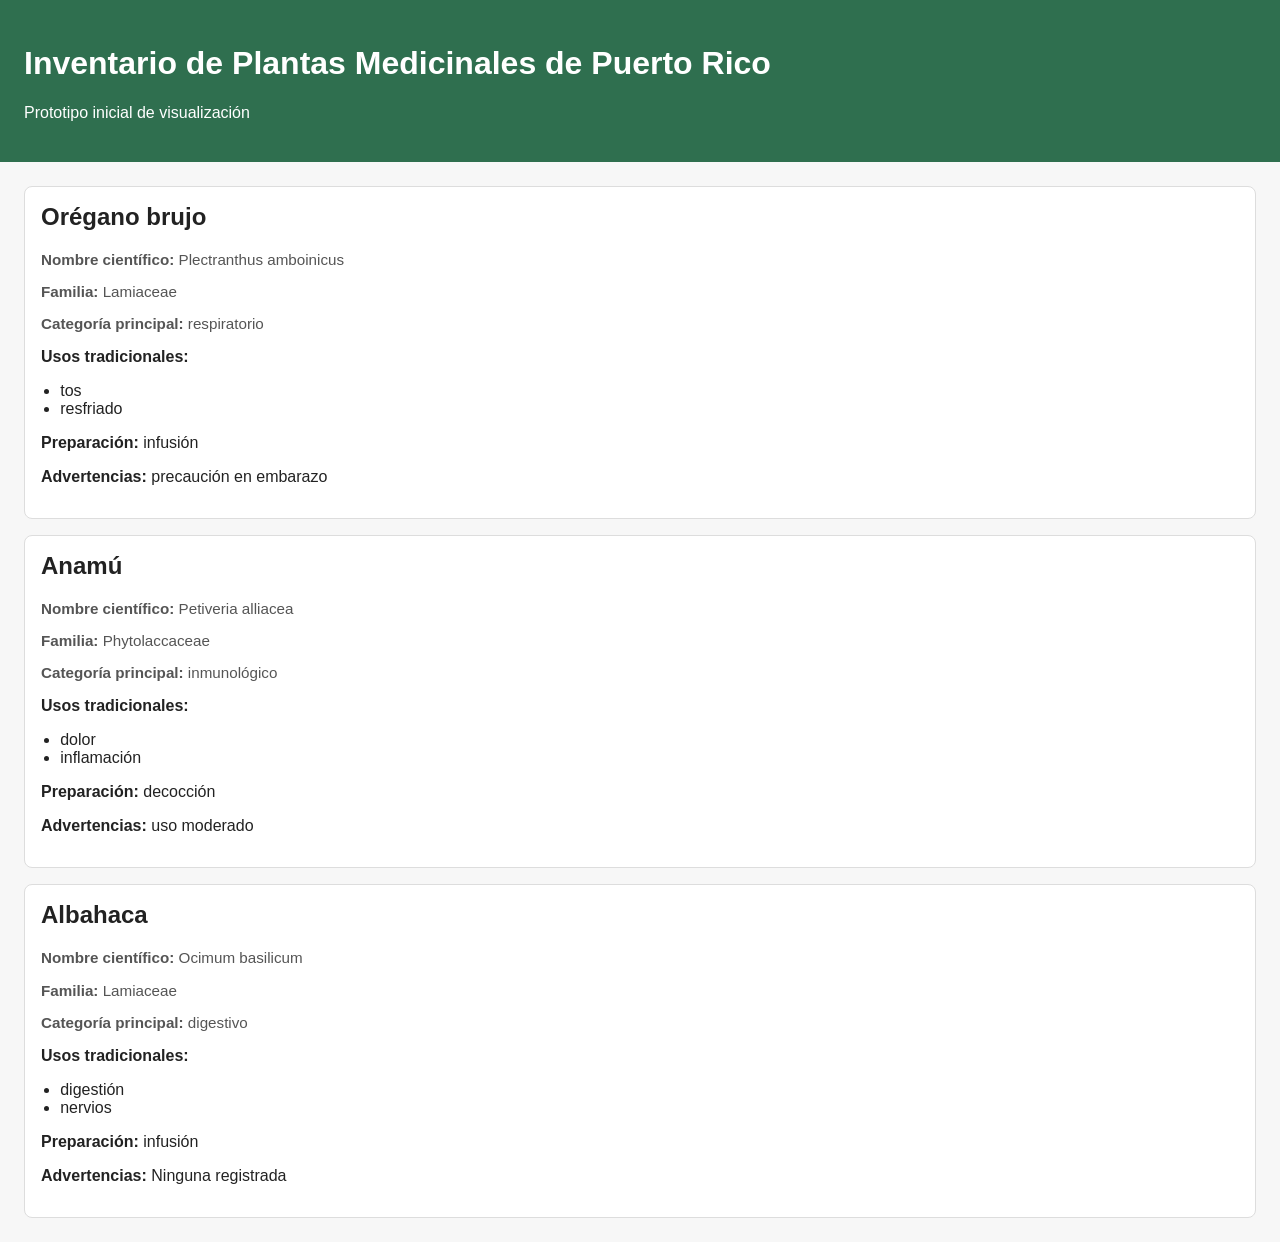
==== prototype/index.html @ f0915ff5 "Añade diario de aprendizaje día 1" ====
<!DOCTYPE html>
<html lang="es">
<head>
  <meta charset="UTF-8" />
  <meta name="viewport" content="width=device-width, initial-scale=1.0" />
  <title>Inventario de Plantas PR</title>
  <link rel="stylesheet" href="./style.css" />
</head>
<body>
  <header>
    <h1>Inventario de Plantas Medicinales de Puerto Rico</h1>
    <p>Prototipo inicial de visualización</p>
  </header>

  <main>
    <section id="plantas-container"></section>
  </main>

  <script type="module" src="./main.js"></script>
</body>
</html>
---- prototype/style.css ----
body {
  font-family: Arial, sans-serif;
  margin: 0;
  padding: 0;
  background: #f7f7f7;
  color: #222;
}

header {
  background: #2f6f4f;
  color: white;
  padding: 1.5rem;
}

main {
  padding: 1.5rem;
}

#plantas-container {
  display: grid;
  gap: 1rem;
}

.planta-card {
  background: white;
  border: 1px solid #ddd;
  border-radius: 8px;
  padding: 1rem;
}

.planta-card h2 {
  margin-top: 0;
}

.meta {
  color: #555;
  font-size: 0.95rem;
}

.lista {
  margin: 0.5rem 0 0 0;
  padding-left: 1.2rem;
}
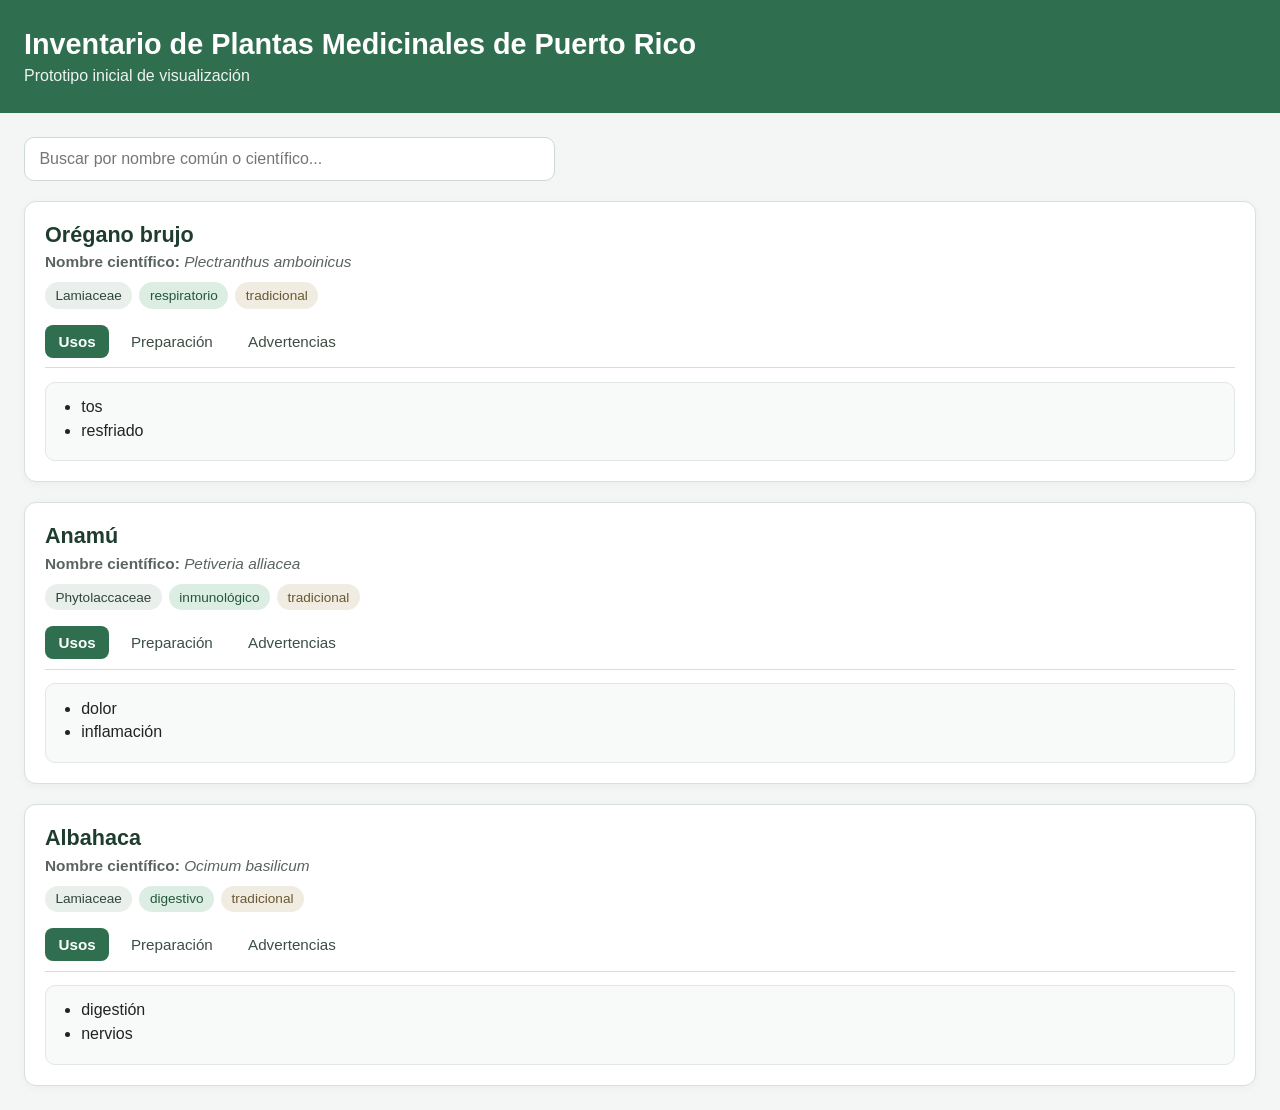
==== commit 624472f3: "Refina interfaz con tabs, etiquetas y búsqueda" ====
--- a/prototype/index.html
+++ b/prototype/index.html
@@ -13,6 +13,14 @@
   </header>
 
   <main>
+    <section class="toolbar">
+      <input
+        type="text"
+        id="busqueda"
+        placeholder="Buscar por nombre común o científico..."
+      />
+    </section>
+
     <section id="plantas-container"></section>
   </main>
 
--- a/prototype/style.css
+++ b/prototype/style.css
@@ -2,42 +2,147 @@
   font-family: Arial, sans-serif;
   margin: 0;
   padding: 0;
-  background: #f7f7f7;
+  background: #f4f6f5;
   color: #222;
 }
 
 header {
   background: #2f6f4f;
   color: white;
-  padding: 1.5rem;
+  padding: 1.75rem 1.5rem;
+}
+
+header h1 {
+  margin: 0 0 0.35rem 0;
+  font-size: 1.8rem;
+}
+
+header p {
+  margin: 0;
+  opacity: 0.92;
 }
 
 main {
   padding: 1.5rem;
 }
 
+.toolbar {
+  margin-bottom: 1.25rem;
+}
+
+.toolbar input {
+  width: 100%;
+  max-width: 500px;
+  padding: 0.75rem 0.9rem;
+  border: 1px solid #cfd8d3;
+  border-radius: 10px;
+  font-size: 1rem;
+  background: white;
+}
+
 #plantas-container {
   display: grid;
-  gap: 1rem;
+  gap: 1.25rem;
 }
 
 .planta-card {
   background: white;
-  border: 1px solid #ddd;
-  border-radius: 8px;
-  padding: 1rem;
+  border: 1px solid #d9dfdb;
+  border-radius: 12px;
+  padding: 1.25rem;
+  box-shadow: 0 2px 8px rgba(0, 0, 0, 0.04);
 }
 
 .planta-card h2 {
-  margin-top: 0;
+  margin: 0 0 0.35rem 0;
+  font-size: 1.35rem;
+  color: #1f3d2f;
 }
 
 .meta {
-  color: #555;
-  font-size: 0.95rem;
+  margin: 0.2rem 0 0.7rem 0;
+  color: #5a645e;
+  font-size: 0.96rem;
 }
 
-.lista {
-  margin: 0.5rem 0 0 0;
+.tags {
+  display: flex;
+  flex-wrap: wrap;
+  gap: 0.45rem;
+  margin-bottom: 1rem;
+}
+
+.tag {
+  display: inline-block;
+  padding: 0.35rem 0.65rem;
+  border-radius: 999px;
+  background: #e9efeb;
+  color: #30463b;
+  font-size: 0.85rem;
+}
+
+.tag-categoria {
+  background: #dceee3;
+  color: #24563a;
+}
+
+.tag-evidencia {
+  background: #f0ece2;
+  color: #6a5830;
+}
+
+.tabs {
+  display: flex;
+  gap: 0.5rem;
+  margin-top: 0.25rem;
+  margin-bottom: 0.85rem;
+  flex-wrap: wrap;
+  border-bottom: 1px solid #d8dfdb;
+  padding-bottom: 0.6rem;
+}
+
+.tab-button {
+  padding: 0.5rem 0.85rem;
+  border: none;
+  background: transparent;
+  border-radius: 8px;
+  cursor: pointer;
+  font-size: 0.95rem;
+  color: #3c4f44;
+  transition: background 0.2s ease, color 0.2s ease;
+}
+
+.tab-button:hover {
+  background: #eef3f0;
+}
+
+.tab-button.active {
+  background: #2f6f4f;
+  color: white;
+  font-weight: 600;
+}
+
+.tab-panel {
+  background: #f8faf9;
+  border: 1px solid #e1e7e3;
+  border-radius: 10px;
+  padding: 0.95rem 1rem;
+}
+
+.tab-panel p {
+  margin: 0;
+  line-height: 1.5;
+}
+
+.tab-panel ul {
+  margin: 0;
   padding-left: 1.2rem;
+}
+
+.tab-panel li {
+  margin-bottom: 0.35rem;
+}
+
+.oculto {
+  display: none;
 }
